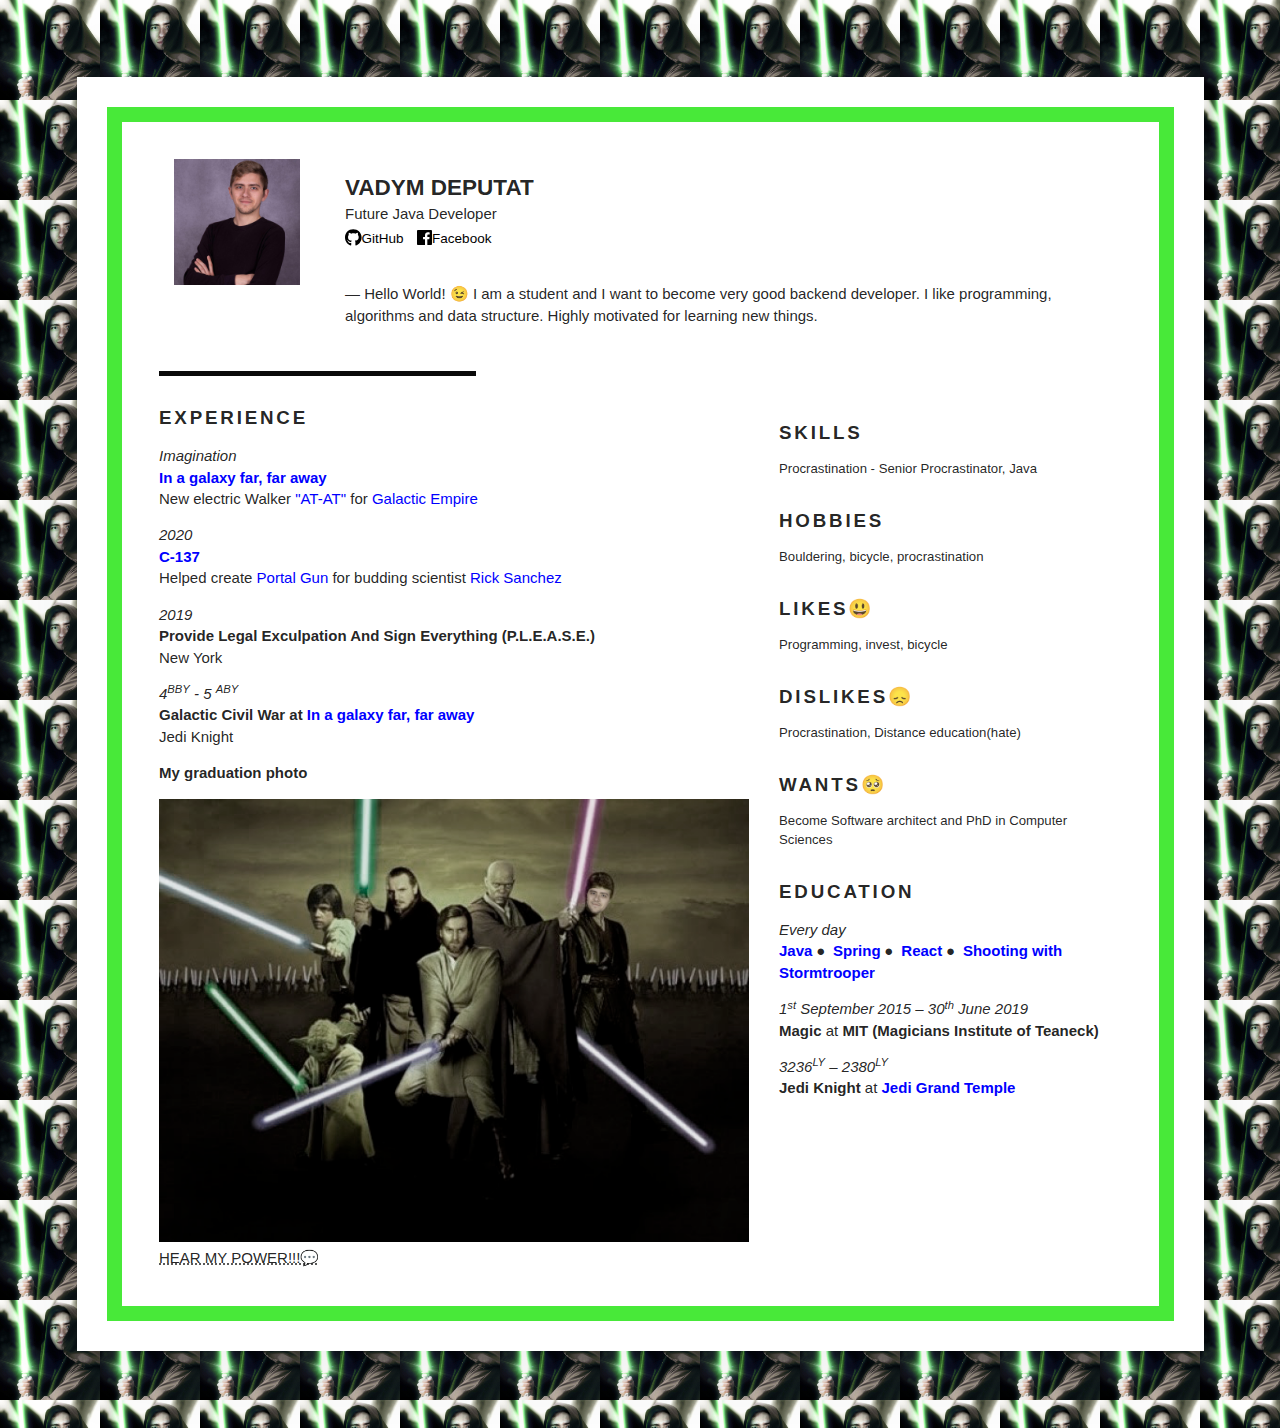
==== index.html @ 3b820ce5 "Merge pull request #25 from Cooplix/feature/script" ====
<!DOCTYPE html>
<html>
  <head>
    <meta charset="UTF-8" />
    <title>Résumé</title>
    <link rel="stylesheet" href="base.css">
  </head>
  <body >
    <main style="background-image: url('./assets/images/VJedi.jpg'); background-repeat: repeat;">
      <article>
        <div class="page" style="border-color: rgb(72, 233, 57);">
          <div class="stackable grid">
            <div class="row" >
              <div class="three wide center aligned column">
                <div class="avatar-wrapper">
                  <object class="avatar" data="./assets/images/CV.jpg" role="img" aria-label="My profile picture"></object>
                </div>
              </div>
              <div class="thirteen wide column">
                <div class="stackable grid">
                  <div class="sixteen wide column">
                    <h1 class="name">Vadym Deputat</h1>
                    <div class="job">Future Java Developer</div>
                    <ul class="contacts">
                      <li>
                        <a href="https://github.com/Cooplix"><svg class="icon" xmlns="http://www.w3.org/2000/svg" viewBox="0 0 496 512">
                        <path d="M165.9 397.4c0 2-2.3 3.6-5.2 3.6-3.3.3-5.6-1.3-5.6-3.6 0-2 2.3-3.6 5.2-3.6 3-.3 5.6 1.3 5.6 3.6zm-31.1-4.5c-.7 2 1.3 4.3 4.3 4.9 2.6 1 5.6 0 6.2-2s-1.3-4.3-4.3-5.2c-2.6-.7-5.5.3-6.2 2.3zm44.2-1.7c-2.9.7-4.9 2.6-4.6 4.9.3 2 2.9 3.3 5.9 2.6 2.9-.7 4.9-2.6 4.6-4.6-.3-1.9-3-3.2-5.9-2.9zM244.8 8C106.1 8 0 113.3 0 252c0 110.9 69.8 205.8 169.5 239.2 12.8 2.3 17.3-5.6 17.3-12.1 0-6.2-.3-40.4-.3-61.4 0 0-70 15-84.7-29.8 0 0-11.4-29.1-27.8-36.6 0 0-22.9-15.7 1.6-15.4 0 0 24.9 2 38.6 25.8 21.9 38.6 58.6 27.5 72.9 20.9 2.3-16 8.8-27.1 16-33.7-55.9-6.2-112.3-14.3-112.3-110.5 0-27.5 7.6-41.3 23.6-58.9-2.6-6.5-11.1-33.3 2.6-67.9 20.9-6.5 69 27 69 27 20-5.6 41.5-8.5 62.8-8.5s42.8 2.9 62.8 8.5c0 0 48.1-33.6 69-27 13.7 34.7 5.2 61.4 2.6 67.9 16 17.7 25.8 31.5 25.8 58.9 0 96.5-58.9 104.2-114.8 110.5 9.2 7.9 17 22.9 17 46.4 0 33.7-.3 75.4-.3 83.6 0 6.5 4.6 14.4 17.3 12.1C428.2 457.8 496 362.9 496 252 496 113.3 383.5 8 244.8 8zM97.2 352.9c-1.3 1-1 3.3.7 5.2 1.6 1.6 3.9 2.3 5.2 1 1.3-1 1-3.3-.7-5.2-1.6-1.6-3.9-2.3-5.2-1zm-10.8-8.1c-.7 1.3.3 2.9 2.3 3.9 1.6 1 3.6.7 4.3-.7.7-1.3-.3-2.9-2.3-3.9-2-.6-3.6-.3-4.3.7zm32.4 35.6c-1.6 1.3-1 4.3 1.3 6.2 2.3 2.3 5.2 2.6 6.5 1 1.3-1.3.7-4.3-1.3-6.2-2.2-2.3-5.2-2.6-6.5-1zm-11.4-14.7c-1.6 1-1.6 3.6 0 5.9 1.6 2.3 4.3 3.3 5.6 2.3 1.6-1.3 1.6-3.9 0-6.2-1.4-2.3-4-3.3-5.6-2z"></path>
                        </svg>GitHub</a>
                      </li>

                      <li>
                        <a href="https://www.facebook.com/vadim.deputat"><svg class="icon" xmlns="http://www.w3.org/2000/svg" viewBox="0 0 448 512">
                          <path d="M448 56.7v398.5c0 13.7-11.1 24.7-24.7 24.7H309.1V306.5h58.2l8.7-67.6h-67v-43.2c0-19.6 5.4-32.9 33.5-32.9h35.8v-60.5c-6.2-.8-27.4-2.7-52.2-2.7-51.6 0-87 31.5-87 89.4v49.9h-58.4v67.6h58.4V480H24.7C11.1 480 0 468.9 0 455.3V56.7C0 43.1 11.1 32 24.7 32h398.5c13.7 0 24.8 11.1 24.8 24.7z"></path>
                        </svg>Facebook</a>
                      </li>
                  </ul>
                  </div>
                  <div class="sixteen wide mobile only column">
                    <div class="divider"></div>
                  </div>
                  <div class="sixteen wide column">
                    <p>&mdash; Hello World! &#x1F609; I am a student and I want to become very good backend developer. I like programming, algorithms and data structure. Highly motivated for learning new things.</p>
                  </div>
                </div>
              </div>
            </div>
            <div class="row">
              <div class="sixteen wide column">
                <div class="fat divider"></div>
              </div>
            </div>
            <div class="row">
              <div class="ten wide column">
                <h3>EXPERIENCE</h3>
                <ul class="timeline">
                  <li>
                    <p><em>Imagination</em></p>
                        <p><strong><a href="https://en.wikipedia.org/wiki/Star_Wars">In a galaxy far, far away</a></strong></p>
                        <p>New electric Walker <a href="https://starwars.fandom.com/wiki/All_Terrain_Armored_Transport">"AT-AT"</a> for <a href="https://starwars.fandom.com/wiki/Galactic_Empire">Galactic Empire</a></p>
                  </li>

                  <li>
                    <p><em>2020</em></p>
                        <p><strong><a href="https://rickandmorty.fandom.com/wiki/Dimension_C-137">С-137</a></strong></p>
                        <p>Helped create <a href="https://rickandmorty.fandom.com/wiki/Portal_Gun">Portal Gun</a> for budding scientist <a href="https://rickandmorty.fandom.com/wiki/Rick_Sanchez">Rick Sanchez</a></p>
                  </li>

                  <li>
                    <p><em>2019</em></p>
                        <p><strong>Provide Legal Exculpation And Sign Everything (P.L.E.A.S.E.)</strong></p>
                        <p>New York</p>
                  </li>

                  <li>
                    <p><em>4<sup>BBY</sup> - 5 <sup>ABY</sup></em></p>
                    <p><strong>Galactic Civil War at <a href="https://en.wikipedia.org/wiki/Star_Wars">In a galaxy far, far away</a> </strong></p>
                    <p>Jedi Knight</p>
                  </li>

                  <div>
                    <p> </p>
                    <p><strong>My graduation photo</strong></p>
                    <audio id="audio" src="./assets/audios/Lightsaber.mp3"></audio>
                    <abbr title="You underestimate my power! Senior-Pomidor">
                    <img id="play" src="./assets/images/oru.png" style="width: 100%;" class="shake-slow shake-constant">
                    </abbr>
                    <abbr title="Click on picture"><p>HEAR MY POWER!!!💬</p></abbr>
                  </div>
                  
                </ul>
              </div>
              <div class="six wide column">
                <section>
                  <h3>Skills</h3>
                  <p class="tags small">Procrastination - Senior Procrastinator,
                  <span class="nowrap">Java</span></p>
                </section>

                <section>
                  <h3>Hobbies</h3>
                  <p class="tags small">Bouldering, bicycle, procrastination</p>
                  </section>

                <section>
                  <h3>Likes&#x1f603;</h3>
                  <p class="tags small">Programming, invest, bicycle</p>
                </section>

                <section>
                  <h3>Dislikes&#x1f61e;</h3>
                  <p class="tags small"><span class="nowrap">Procrastination, Distance education(hate)</span></p> 
                </section>

                <section>
                  <h3>Wants&#x1f97a;</h3>
                  <p class="tags small bulleted"><span class="tag">Become Software architect and PhD in Computer Sciences</span></p>
                </section>


                <section>
                  <h3>Education</h3>
                  <ul class="timeline">
                    <li>
                      <div><em>Every day</em></div>
                      <p class="tags bulleted">
                        <span class="tag"><a href="https://docs.oracle.com/en/java/javase/11" rel="external"><strong>Java</strong></a></span>
                        <span class="tag"><a href="https://spring.io/" rel="external"><strong>Spring</strong></a></span>
                        <span class="tag"><a href="https://reactjs.org/" rel="external"><strong>React</strong></a></span>
                        <span class="tag"><a href="https://starwars.fandom.com/wiki/Stormtrooper"><strong>Shooting with Stormtrooper</strong></a></span>
                      </p>
                    </li>
                    <li>
                      <div><em>1<sup>st</sup> September 2015 &ndash; 30<sup>th</sup> June 2019</em></div>
                      <div> <strong>Magic</strong> at <strong>MIT (Magicians Institute of Teaneck)</strong></div>
                    </li>

                    <li>
                      <div><em> 3236<sup>LY</sup> &ndash; 2380<sup>LY</sup> </em></div>
                      <div> <strong>Jedi Knight</strong> at <strong><a href="https://starwars.fandom.com/wiki/Imperial_Palace">Jedi Grand Temple</a></strong></div>
                      
                    </li>
                  </ul>
                  </section>
              </div>
            </div>
          </div>
        </div>
      </article>
    </div>
    </main>
    
  </body>
  <script src="./assets/scripts/sound.js"></script>
</html>
---- base.css ----
::-moz-selection {
    background: yellow;
  }
  ::selection {
    background: yellow;
  }
  *,
  *::before,
  *::after {
    box-sizing: inherit;
  }
  html {
    
    font-size: 15px;
    -webkit-text-size-adjust: 100%;
    text-size-adjust: 100%;
    box-sizing: border-box;
  }
  html,
  body {
      
    margin: 0;
    line-height: 1.4285em;
    
    color: rgba(0, 0, 0, 0.87);
  }
  body {
    
    font-family:
     apple-system,
     BlinkMacSystemFont,
     "Segoe UI",
     Roboto,
     Oxygen-Sans,
     Ubuntu,
     Cantarell,
     "Helvetica Neue",
     sans-serif;
  }
  h1,
  h2,
  h3,
  h4,
  h5 {
    line-height: 1.28571429em;
    margin: 0 0 1rem 0;
    font-weight: bold;
    padding: 0;
  }
  h1:last-child,
  h2:last-child,
  h3:last-child,
  h4:last-child,
  h5:last-child {
    margin-bottom: 0;
  }
  h1,
  h2,
  h3 {
    text-transform: uppercase;
  }
  h1 {
    font-weight: 900;
    font-size: 1.5rem;
    margin-bottom: 0;
  }
  h2 {
    font-weight: 900;
    font-size: 3rem;
    letter-spacing: 0.25em;
  }
  h2 + p {
    font-weight: 300;
    font-size: 1.5rem;
    margin-bottom: 0.25em;
  }
  h3 {
    font-weight: 700;
    font-size: 1.25rem;
    letter-spacing: 0.15em;
  }
  h4 {
    font-size: 1.125rem;
  }
  h5 {
    font-size: 1rem;
  }
  h6 {
    font-size: 0.75rem;
    letter-spacing: 0.15em;
    text-transform: uppercase;
    margin: 0 0 1em 0;
  }
  section {
    padding: 1em 0;
  }
  p {
    margin: 0 0 1em;
    line-height: 1.4285em;
  }
  p:first-child {
    margin-top: 0;
  }
  p:last-child {
    margin-bottom: 0;
  }
  strong {
    font-weight: 600;
  }
  small {
    font-size: 80%;
  }
  ul,
  ol {
    list-style: none outside none;
    padding-left: 1.5em;
    margin: 0;
  }
  ol {
    counter-reset: ol-counter;
  }
  li {
    list-style: none outside none;
  }
  ul > li::before {
    content: "●";
    font-family: "Arial", sans-serif;
    float: left;
    width: 1.5em;
    margin-left: -1.5em;
    text-align: center;
  }
  ol > li::before {
    content: counter(ol-counter);
    counter-increment: ol-counter;
    float: left;
    width: 1rem;
    border-radius: 0.25em;
    background: transparent;
    color: inherit;
    font-weight: bold;
    font-size: 0.7em;
    font-family: inherit;
    display: flex;
    align-items: center;
    justify-content: center;
    margin-left: calc(-1.5rem + 0.5rem / 2);
    height: 1rem;
    margin-top: calc((1.4285rem - 1rem) / 2);
  }
  ol.inverted > li::before {
    background: black;
    color: white;
    font-weight: normal;
  }
  a {
    color: blue;
    background-color: transparent;
    text-decoration: none;
  }
  a[rel="external"]:not(.label):hover,
  a.language:hover span {
    text-decoration: underline;
  }
  code {
    border: 1px solid #bdbdbd;
    padding: 0 0.25em;
    border-radius: 3px;
    background: #eee;
    font-size: 95%;
  }
  
  /* Prevent `sub` and `sup` elements from affecting the line height in all browsers */
  sub,
  sup {
    font-size: 75%;
    line-height: 0;
    position: relative;
    vertical-align: baseline;
  }
  sub {
    bottom: -0.25em;
  }
  sup {
    top: -0.5em;
  }
  
  /* Remove the border on images inside links in IE 10 */
  img {
    border-style: none;
  }
  
  /* Change the font styles in all browsers, remove the margin in Firefox and Safari */
  button,
  input {
    font-family: inherit;
    font-size: 100%;
    line-height: 1.15;
    margin: 0;
  
    /* Show the overflow in IE and Edge */
    overflow: visible;
  }
  
  /* Remove the inheritance of text transform in Edge, Firefox, and IE */
  button {
    text-transform: none;
  }
  
  /* Correct the inability to style clickable types in iOS and Safari	*/
  button,
  [type="button"] {
    -webkit-appearance: button;
    appearance: button;
  }
  
  /* Remove the inner border and padding in Firefox	*/
  button::-moz-focus-inner,
  [type="button"]::-moz-focus-inner {
    border-style: none;
    padding: 0;
  }
  
  /* Restore the focus styles unset by the previous rule */
  button:-moz-focusring,
  [type="button"]:-moz-focusring {
    outline: 1px dotted ButtonText;
  }
  
  /* Add the correct box sizing in IE 10, remove the padding in IE 10 */
  [type="checkbox"] {
    box-sizing: border-box;
    padding: 0;
  }
  
  /* Utiltities */
  .nowrap {
    white-space: nowrap;
  }
  
  /* Article */
  article {
    max-width: 100%;
    margin-left: auto;
    margin-right: auto;
  }
  @media only screen and (min-width: 768px) and (max-width: 991px) {
    article {
      width: 723px;
      margin-top: calc((100% - 723px) / 2);
      margin-bottom: calc((100% - 723px) / 2);
    }
  }
  @media only screen and (min-width: 992px) and (max-width: 1199px) {
    article {
      width: 933px;
      margin-top: calc((100% - 933px) / 2);
      margin-bottom: calc((100% - 933px) / 2);
    }
  }
  @media only screen and (min-width: 1200px) {
    article {
      width: 1127px;
      margin-top: calc((100% - 1127px) / 2);
      margin-bottom: calc((100% - 1127px) / 2);
    }
  }
  
  /* Page */
  .page {
    position: relative;
    padding: 3em;
    background: white;
    box-shadow: 0 10px 100px 0 rgba(34, 36, 38, 0.1);
    transition: box-shadow 0.2s linear;
  }
  .page[style^="border-color"] {
    padding: 4.5em;
  }
  .page[style^="border-color"]::before {
    content: " ";
    display: block;
    position: absolute;
    left: 2em;
    top: 2em;
    right: 2em;
    bottom: 2em;
    border-color: inherit;
    border-width: 1em;
    border-style: solid;
    pointer-events: none;
    transition: border-color 0.2s ease-in-out;
  }
  @media only screen {
    .page:hover {
      box-shadow: 0 10px 100px 0 rgba(34, 36, 38, 0.3);
    }
  }
  @media only screen and (max-width: 767px) {
    .page,
    .page[style^="border-color"] {
      padding: 0;
    }
    .page[style^="border-color"]::before {
      display: none;
    }
  }
  
  /**
   * # Semantic UI - 2.4.2
   * https://github.com/Semantic-Org/Semantic-UI
   * https://www.semantic-ui.com/
   * Copyright 2014 Contributors
   * Released under the MIT license
   * https://opensource.org/licenses/MIT
   */
  .grid {
    flex-direction: row;
    flex-wrap: wrap;
    align-items: stretch;
    padding: 0;
    /**
     * Temporary hack to be sure avatar
     * is rendered on print preview
     */
    display: block !important;
  }
  .grid .grid {
    margin-left: -1em;
    margin-right: -1em;
  }
  
  /* Rows */
  .grid > .row {
    position: relative;
    display: flex;
    flex-direction: row;
    flex-wrap: wrap;
    justify-content: inherit;
    align-items: stretch;
    width: 100% !important;
    padding: 0;
    padding-top: 1rem;
    padding-bottom: 1rem;
  }
  
  /* Columns */
  /* Standard 16 column */
  .grid > .column:not(.row),
  .grid > .row > .column {
    position: relative;
    display: inline-block;
    width: 6.25%;
    padding-left: 1rem;
    padding-right: 1rem;
    vertical-align: top;
  }
  .grid > * {
    padding-left: 1rem;
    padding-right: 1rem;
  }
  
  /* Columns */
  /* Vertical padding when no rows */
  .grid > .column:not(.row) {
    padding-top: 1rem;
    padding-bottom: 1rem;
  }
  .grid > .row > .column {
    margin-top: 0;
    margin-bottom: 0;
  }
  
  /* Assume full width with one column */
  .grid > .column:only-child,
  .grid > .row > .column:only-child {
    width: 100%;
  }
  
  /* Column Width */
  .grid > .row > [class*="one wide"].column,
  .grid > .column.row > [class*="one wide"].column,
  .grid > [class*="one wide"].column,
  .column.grid > [class*="one wide"].column {
    width: 6.25% !important;
  }
  .grid > .row > [class*="two wide"].column,
  .grid > .column.row > [class*="two wide"].column,
  .grid > [class*="two wide"].column,
  .column.grid > [class*="two wide"].column {
    width: 12.5% !important;
  }
  .grid > .row > [class*="three wide"].column,
  .grid > .column.row > [class*="three wide"].column,
  .grid > [class*="three wide"].column,
  .column.grid > [class*="three wide"].column {
    width: 18.75% !important;
  }
  .grid > .row > [class*="four wide"].column,
  .grid > .column.row > [class*="four wide"].column,
  .grid > [class*="four wide"].column,
  .column.grid > [class*="four wide"].column {
    width: 25% !important;
  }
  .grid > .row > [class*="five wide"].column,
  .grid > .column.row > [class*="five wide"].column,
  .grid > [class*="five wide"].column,
  .column.grid > [class*="five wide"].column {
    width: 31.25% !important;
  }
  .grid > .row > [class*="six wide"].column,
  .grid > .column.row > [class*="six wide"].column,
  .grid > [class*="six wide"].column,
  .column.grid > [class*="six wide"].column {
    width: 37.5% !important;
  }
  .grid > .row > [class*="seven wide"].column,
  .grid > .column.row > [class*="seven wide"].column,
  .grid > [class*="seven wide"].column,
  .column.grid > [class*="seven wide"].column {
    width: 43.75% !important;
  }
  .grid > .row > [class*="eight wide"].column,
  .grid > .column.row > [class*="eight wide"].column,
  .grid > [class*="eight wide"].column,
  .column.grid > [class*="eight wide"].column {
    width: 50% !important;
  }
  .grid > .row > [class*="nine wide"].column,
  .grid > .column.row > [class*="nine wide"].column,
  .grid > [class*="nine wide"].column,
  .column.grid > [class*="nine wide"].column {
    width: 56.25% !important;
  }
  .grid > .row > [class*="ten wide"].column,
  .grid > .column.row > [class*="ten wide"].column,
  .grid > [class*="ten wide"].column,
  .column.grid > [class*="ten wide"].column {
    width: 62.5% !important;
  }
  .grid > .row > [class*="eleven wide"].column,
  .grid > .column.row > [class*="eleven wide"].column,
  .grid > [class*="eleven wide"].column,
  .column.grid > [class*="eleven wide"].column {
    width: 68.75% !important;
  }
  .grid > .row > [class*="twelve wide"].column,
  .grid > .column.row > [class*="twelve wide"].column,
  .grid > [class*="twelve wide"].column,
  .column.grid > [class*="twelve wide"].column {
    width: 75% !important;
  }
  .grid > .row > [class*="thirteen wide"].column,
  .grid > .column.row > [class*="thirteen wide"].column,
  .grid > [class*="thirteen wide"].column,
  .column.grid > [class*="thirteen wide"].column {
    width: 81.25% !important;
  }
  .grid > .row > [class*="fourteen wide"].column,
  .grid > .column.row > [class*="fourteen wide"].column,
  .grid > [class*="fourteen wide"].column,
  .column.grid > [class*="fourteen wide"].column {
    width: 87.5% !important;
  }
  .grid > .row > [class*="fifteen wide"].column,
  .grid > .column.row > [class*="fifteen wide"].column,
  .grid > [class*="fifteen wide"].column,
  .column.grid > [class*="fifteen wide"].column {
    width: 93.75% !important;
  }
  .grid > .row > [class*="sixteen wide"].column,
  .grid > .column.row > [class*="sixteen wide"].column,
  .grid > [class*="sixteen wide"].column,
  .column.grid > [class*="sixteen wide"].column {
    width: 100% !important;
  }
  
  /* Center Aligned */
  [class*="center aligned"].grid > .column,
  [class*="center aligned"].grid > .row > .column,
  .grid > [class*="center aligned"].row > .column,
  .grid > [class*="center aligned"].column.column,
  .grid > .row > [class*="center aligned"].column.column {
    text-align: center;
  }
  
  /* Stackable */
  @media only screen and (max-width: 767px) {
    .stackable.grid > .row > .wide.column,
    .stackable.grid > .wide.column,
    .stackable.grid > .column.grid > .column,
    .stackable.grid > .column.row > .column,
    .stackable.grid > .row > .column,
    .stackable.grid > .column:not(.row),
    .grid > .stackable.row > .column {
      width: 100% !important;
      padding: 1em !important;
    }
  }
  
  /* Mobile only column */
  [class*="mobile only"].grid,
  .grid > [class*="mobile only"].row,
  .grid > [class*="mobile only"].column,
  .grid > .row > [class*="mobile only"].column {
    display: none;
  }
  @media only screen and (max-width: 767px) {
    [class*="mobile only"].grid,
    .grid > [class*="mobile only"].row,
    .grid > [class*="mobile only"].column,
    .grid > .row > [class*="mobile only"].column {
      display: block;
    }
  }
  
  /* Avatar */
  .avatar-wrapper {
    padding: 0 1em;
    display: flex;
    align-items: center;
    justify-content: center;
  }
  .avatar {
    position: relative;
    display: block;
    flex: 1 0 auto;
    max-width: 15rem;
    width: 100%;
  }
  @media only screen and (max-width: 1199px) {
    .avatar-wrapper {
      padding: 0;
    }
  }
  
  /* Divider */
  .divider {
    border-top: 1px solid rgba(222, 222, 222, 1);
  }
  .divider.fat {
    border-top: 0.3571428571428571em solid rgba(10, 10, 10, 1);
    width: 33%;
  }
  
  /* Language */
  .language {
    font-weight: 600;
    white-space: nowrap;
  }
  
  /* Labels */
  .labels > .label {
    background-color: #e8e8e8;
    border-radius: 0.28571429rem;
    color: rgba(0, 0, 0, 0.6);
    cursor: pointer;
    display: block;
    float: left;
    font-size: 0.78571429rem;
    font-weight: 600;
    line-height: 1;
    margin-bottom: 0.5em;
    padding: 0.5833em 0.833em;
    transition: background 0.1s ease;
    -webkit-transition: background 0.1s ease;
  }
  .labels > .label:hover {
    background-color: #e0e0e0;
    color: rgba(0, 0, 0, 0.8);
  }
  .labels > .label:not(:last-child) {
    margin-right: 0.5em;
  }
  
  /* Job */
  .job {
    margin-bottom: 0.25rem;
  }
  
  /* Contacts */
  .contacts {
    list-style: none outside none;
    display: flex;
    flex-wrap: wrap;
    padding: 0;
    margin-top: 0;
    margin-bottom: 0;
    white-space: nowrap;
    font-size: 0.9em;
    font-weight: 400;
  }
  .contacts li {
    margin-bottom: 0.25rem;
    margin-right: 1em;
  }
  .contacts li::before {
    display: none;
  }
  .contacts li a {
    color: black;
    transition: color 0.2s ease-in-out;
  }
  .contacts li a.facebook:hover {
    color: #3b5998;
  }
  .contacts li a.github:hover {
    color: dimgrey;
  }
  .contacts li a.mail:hover {
    color: dimgrey;
  }
  .contacts li a.skype:hover {
    color: #00aff0;
  }
  .contacts li a.linkedin:hover {
    color: #0077b5;
  }
  .contacts li a.telegram:hover {
    color: #08c;
  }
  .contacts li a.phone:hover {
    color: dimgrey;
  }
  .contacts li a.website {
    display: none;
  }
  .contacts li a .icon {
    fill: currentColor;
    height: 1.1428rem;
    vertical-align: text-bottom;
  }
  
  @media only screen and (max-width: 767px) {
    .name,
    .job,
    .contacts {
      text-align: center;
    }
    .contacts li {
      margin-right: 0;
    }
  }
  @media only screen and (max-width: 1199px) {
    .contacts {
      margin-top: 1em;
      flex-direction: column;
    }
  }
  
  /* Native <details> element styling */
  details {
    display: block;
  }
  details > summary::-webkit-details-marker {
    margin-left: 0.25em;
    margin-right: 0.25em;
  }
  details > summary {
    display: list-item;
    cursor: pointer;
  }
  details > div {
    margin-top: 0.5em;
  }
  details > div::after {
    content: " ";
    clear: both;
    display: block;
  }
  
  /* Alternative to <details> compatible with Safari */
  .details > input {
    -webkit-appearance: none;
    -moz-appearance: none;
    appearance: none;
    border: none;
    border-radius: 0;
    background: none;
    transition: 0.2s;
    cursor: pointer;
    width: 1.5em;
    display: inline-flex;
    align-items: center;
    justify-content: center;
    flex: 0 0 auto;
    height: 1.5em;
    vertical-align: top;
    outline: none;
  }
  .details > input::after {
    content: " ";
    border-top: 0.35em solid transparent;
    border-bottom: 0.35em solid transparent;
    border-left: 0.5em solid black;
    position: relative;
    width: 0.5em;
    height: 0.7em;
    cursor: pointer;
  }
  .details > input:checked {
    transform: rotate(90deg);
  }
  .details > label.summary {
    cursor: pointer;
  }
  .details > input:checked ~ div {
    display: block;
  }
  .details > div {
    display: none;
  }
  .details > div.labels {
    margin-top: 0.5em;
  }
  .details > div::after {
    content: " ";
    clear: both;
    display: block;
  }
  
  /* Details as a standalone block */
  div.details > input:first-child {
    float: left;
  }
  div.details > input:first-child + label {
    width: calc(100% - 1.5em);
    padding: 0;
    display: inline-block;
  }
  div.details > input:first-child + label + .details-body {
    padding-left: 1.5em;
  }
  
  /* Details as a list item */
  li.details {
    list-style-type: none;
  }
  li.details::before {
    display: none;
  }
  li.details > input {
    float: left;
    margin-left: -1.5em;
  }
  
  /* Highlighted list item */
  li.highlighted {
    padding: 0.5em;
    background: rgba(0, 0, 0, 0.04);
    border-radius: 4px;
  }
  
  /* Bordered list item */
  li.bordered {
    border: 1px solid rgba(0, 0, 0, 0.125);
    border-radius: 4px;
    padding: 0.5em;
    transition: all 0.2s linear;
  }
  li.bordered:hover {
    background: #fafafa;
  }
  li.bordered > ul > li.details > div,
  li.bordered > ul > details > div {
    padding: 0.5em 0.5em 0 2em;
    border-top: 1px solid rgb(224, 224, 224);
    margin-top: 0.5em;
    margin-left: -2em;
    margin-right: -0.5em;
  }
  
  /* Timeline */
  .timeline {
    list-style: none outside none;
    padding: 0;
    margin: 0;
  }
  .timeline:not(:last-child) {
    margin-bottom: 1em;
  }
  .timeline > li::before {
    display: none;
  }
  .timeline > li:not(:last-child) {
    margin-bottom: 1em;
  }
  .timeline > li p {
    margin: 0;
  }
  
  /* Tags */
  .tags.small {
    font-size: 0.88em;
  }
  .tags.bulleted .tag:not(:last-child)::after {
    content: "●";
    display: inline-block;
    font-family: "Arial", sans-serif;
    font-size: 1rem;
    margin: 0 0.25em 0 0.25em;
  }
  
  /* Print */
  @media print {
    .page,
    .page[style] {
      padding: 0;
      box-shadow: none;
      border-color: transparent !important;
    }
    .grid {
      display: block;
    }
    .avatar-wrapper {
      padding: 0;
    }
    .contacts {
      margin-top: 1em;
    }
    .contacts li a.website {
      display: block;
    }
    .credits {
      display: none;
    }
  }
  
  /* Color */
  .color {
    cursor: pointer;
    white-space: nowrap;
    background: inherit;
    color: inherit;
    font: inherit;
    border: none;
    margin: 0;
    padding: 0;
  }
  .color::before {
    content: " ";
    display: inline-block;
    border-radius: 100%;
    margin: 0.27em;
    height: 0.88em;
    width: 0.88em;
    vertical-align: top;
    position: relative;
  }
  .color.midnightblue::before {
    background-color: midnightblue;
  }
  .color.chartreuse::before {
    background-color: chartreuse;
  }
  
  /* Audio button */
  button.audio {
    cursor: pointer;
    background: inherit;
    font: inherit;
    border: none;
    margin: 0;
    padding: 0;
  }
  button.audio svg {
    height: 16px;
    width: 16px;
    vertical-align: text-top;
  }
  
  /* Resume */
  #resume {
    color: inherit;
    transition: 0.2s;
    opacity: 0.75;
    padding: 0 0.25em 0.25em 0.25em;
    margin-left: -0.25em;
    display: inline-block;
  }
  #resume:hover {
    opacity: 1;
  }
  #resume .dots {
    background: #808080;
    color: white;
    padding: 0 0.2em;
    border-radius: 3px;
    height: 1em;
    line-height: 1em;
    margin-top: 0.2857142857em;
    float: left;
    margin-right: 0.2857142857em;
  }
  #resume .dots .dot {
    float: left;
    height: 0.42857142857em;
    width: 0.42857142857em;
    background: white;
    border-radius: 100%;
    margin-top: 0.2857142857em;
    vertical-align: top;
  }
  #resume .dots .dot:not(:last-child) {
    margin-right: 0.2142857em;
  }
  
  /* Dialog */
  dialog {
    display: none;
    height: 100%;
    width: 100%;
    z-index: 3;
    padding: 0;
    border: none;
    margin: 0;
    position: absolute;
    top: 0;
    left: 0;
    background: white;
  }
  dialog .photos {
    height: 100%;
    width: 100%;
    overflow: auto;
    display: inline-flex;
    -webkit-overflow-scrolling: touch;
  }
  dialog .photos img {
    
    display: block;
    width: auto;
    height: 100%;
    padding: 4px 0 4px 4px;
  }
  dialog .photos img:last-child {
    background-image: url(assets/images/VJedi.jpg);
    padding-right: 4px;
  }
  dialog:target {
    display: block;
  }
  dialog:target ~ * {
    display: none;
  }
  
  /* Close */
  .close {
    text-indent: -9999px;
    position: absolute;
    z-index: 1;
    top: 2em;
    left: 2em;
    display: inline-block;
    width: 4em;
    height: 4em;
    overflow: hidden;
  }
  .close::before,
  .close::after {
    content: " ";
    position: absolute;
    width: 100%;
    top: 50%;
    left: 0;
    margin-top: -1px;
    background: white;
    height: 1px;
  }
  .close::before {
    transform: rotate(45deg);
  }
  .close::after {
    transform: rotate(-45deg);
  }
  
  /* Credits */
  .credits {
    text-align: right;
    padding: 0.5em;
    line-height: 1em;
    opacity: 0.75;
    transition: opacity 0.2s linear;
  }
  .credits:hover {
    opacity: 1;
  }
  @media only screen and (max-width: 767px) {
    .credits {
      display: none;
    }
  }
  
  /* Hide header, reveal footer */
  header {
    
    position: fixed;
    z-index: 1;
    background: white;
    top: 0;
    left: 0;
    height: 2em;
    width: 100%;
  }
  header + main {
    margin-top: 2em;
  }
  main {
    
    overflow: auto;
    z-index: 2;
    background: white;
    position: relative;
  }
  main:nth-last-child(3) {
    margin-bottom: 50vh;
  }
  footer {
    
    height: 50vh;
    position: fixed;
    bottom: 0;
    left: 0;
    width: 100%;
    background: whitesmoke;
    display: flex;
    align-items: center;
    justify-content: center;
    z-index: 1;
  }
  @media only screen and (max-width: 767px) {
    header {
      height: auto;
      position: relative;
    }
    header + main {
      margin-top: 0;
    }
    main:nth-last-child(3) {
      margin-bottom: 0;
    }
    footer {
      height: auto;
      position: relative;
      padding: 1em;
    }
  }
  @media print {
    header,
    footer {
      display: none;
    }
    header + main {
      margin-top: 0;
    }
    main:nth-last-child(3) {
      margin-bottom: 0;
    }
  }
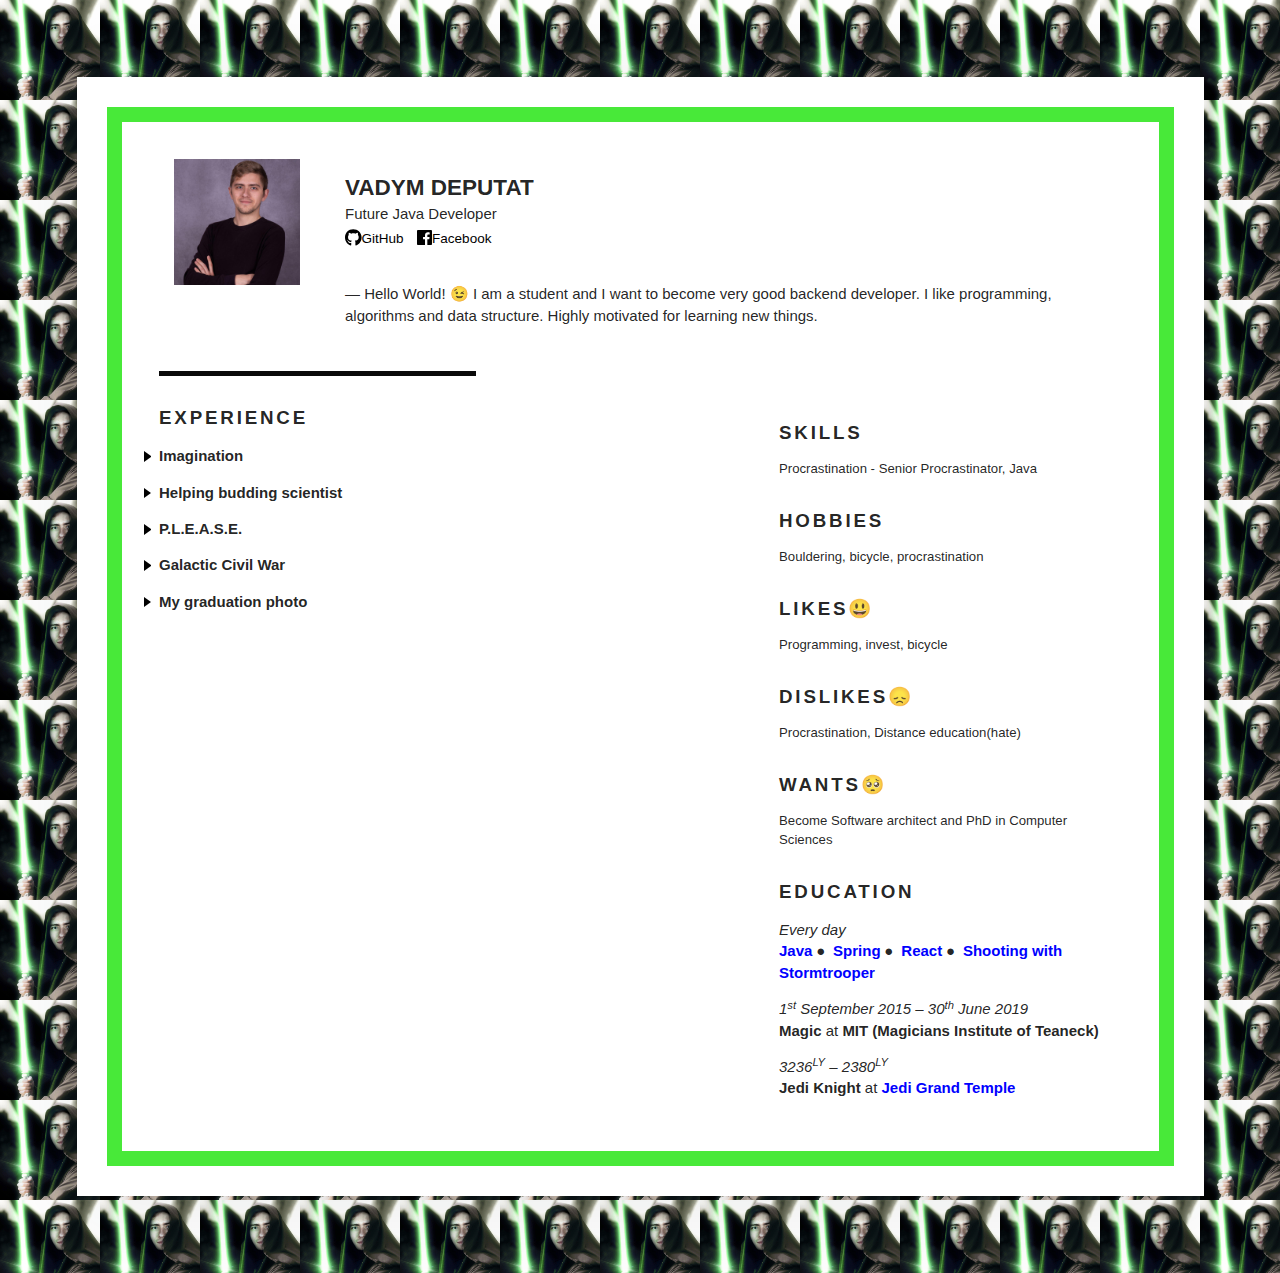
==== commit a1423a89: "Merge pull request #26 from Cooplix/feature/UXUI" ====
--- a/index.html
+++ b/index.html
@@ -4,6 +4,7 @@
     <meta charset="UTF-8" />
     <title>Résumé</title>
     <link rel="stylesheet" href="base.css">
+    
   </head>
   <body >
     <main style="background-image: url('./assets/images/VJedi.jpg'); background-repeat: repeat;">
@@ -53,39 +54,63 @@
               <div class="ten wide column">
                 <h3>EXPERIENCE</h3>
                 <ul class="timeline">
-                  <li>
-                    <p><em>Imagination</em></p>
+
+                  <li class= "details">
+                    <input type="checkbox" id="project-2" ></input>
+                    <label for="project-2" class="summary"><strong>Imagination</strong></label>
+
+                    <div class="labels">
                         <p><strong><a href="https://en.wikipedia.org/wiki/Star_Wars">In a galaxy far, far away</a></strong></p>
                         <p>New electric Walker <a href="https://starwars.fandom.com/wiki/All_Terrain_Armored_Transport">"AT-AT"</a> for <a href="https://starwars.fandom.com/wiki/Galactic_Empire">Galactic Empire</a></p>
+                    </div>
                   </li>
 
-                  <li>
-                    <p><em>2020</em></p>
-                        <p><strong><a href="https://rickandmorty.fandom.com/wiki/Dimension_C-137">С-137</a></strong></p>
-                        <p>Helped create <a href="https://rickandmorty.fandom.com/wiki/Portal_Gun">Portal Gun</a> for budding scientist <a href="https://rickandmorty.fandom.com/wiki/Rick_Sanchez">Rick Sanchez</a></p>
+                  <li class= "details">
+                    <input type="checkbox" id="project-4-devdependencies" ></input>
+                    <label for="project-4-devdependencies" class="summary"><strong>Helping budding scientist</strong></label>
+
+                    <div class="labels">
+                      <p><em>2020</em></p>
+                          <p><strong><a href="https://rickandmorty.fandom.com/wiki/Dimension_C-137">С-137</a></strong></p>
+                          <p>Helped create <a href="https://rickandmorty.fandom.com/wiki/Portal_Gun">Portal Gun</a> for budding scientist <a href="https://rickandmorty.fandom.com/wiki/Rick_Sanchez">Rick Sanchez</a></p>
+                          <img src="./assets/images/Me and rick.png" style="width: 100%;" class= "shake-slow shake-constant">
+                      </div>
+                    </li>
+
+                  <li class= "details">
+                    <input type="checkbox" id="project-1" ></input>
+                    <label for="project-1" class="summary"><strong>P.L.E.A.S.E.</strong></label>
+
+                    <div class="labels">
+                      <p><em>2019</em></p>
+                          <p><strong>Provide Legal Exculpation And Sign Everything (P.L.E.A.S.E.)</strong></p>
+                          <p>New York</p>
+                    </div>
                   </li>
 
-                  <li>
-                    <p><em>2019</em></p>
-                        <p><strong>Provide Legal Exculpation And Sign Everything (P.L.E.A.S.E.)</strong></p>
-                        <p>New York</p>
+                  <li class= "details">
+                    <input type="checkbox" id="service-center-databases-lead" ></input>
+                    <label for="service-center-databases-lead" class="summary"><strong>Galactic Civil War</strong></label>
+
+                    <div class="labels">
+                      <p><em>4<sup>BBY</sup> - 5 <sup>ABY</sup></em></p>
+                      <p><strong>Galactic Civil War at <a href="https://en.wikipedia.org/wiki/Star_Wars">In a galaxy far, far away</a> </strong></p>
+                      <p>Jedi Knight</p>
+                    </div>
                   </li>
 
-                  <li>
-                    <p><em>4<sup>BBY</sup> - 5 <sup>ABY</sup></em></p>
-                    <p><strong>Galactic Civil War at <a href="https://en.wikipedia.org/wiki/Star_Wars">In a galaxy far, far away</a> </strong></p>
-                    <p>Jedi Knight</p>
+                  <li class= "details">
+                    <input type="checkbox" id="project-4-dependencies" ></input>
+                    <label for="project-4-dependencies" class="summary"><strong>My graduation photo</strong></label>
+
+                      <div class="labels">
+                        <audio id="audio" src="./assets/audios/Lightsaber.mp3"></audio>
+                        <abbr title="You underestimate my power! Senior-Pomidor">
+                        <img id="play" src="./assets/images/oru.png" style="width: 100%;" class="shake-slow shake-constant">
+                        </abbr>
+                        <abbr title="Click on picture"><p>HEAR MY POWER!!!💬</p></abbr>
+                    </div>
                   </li>
-
-                  <div>
-                    <p> </p>
-                    <p><strong>My graduation photo</strong></p>
-                    <audio id="audio" src="./assets/audios/Lightsaber.mp3"></audio>
-                    <abbr title="You underestimate my power! Senior-Pomidor">
-                    <img id="play" src="./assets/images/oru.png" style="width: 100%;" class="shake-slow shake-constant">
-                    </abbr>
-                    <abbr title="Click on picture"><p>HEAR MY POWER!!!💬</p></abbr>
-                  </div>
                   
                 </ul>
               </div>
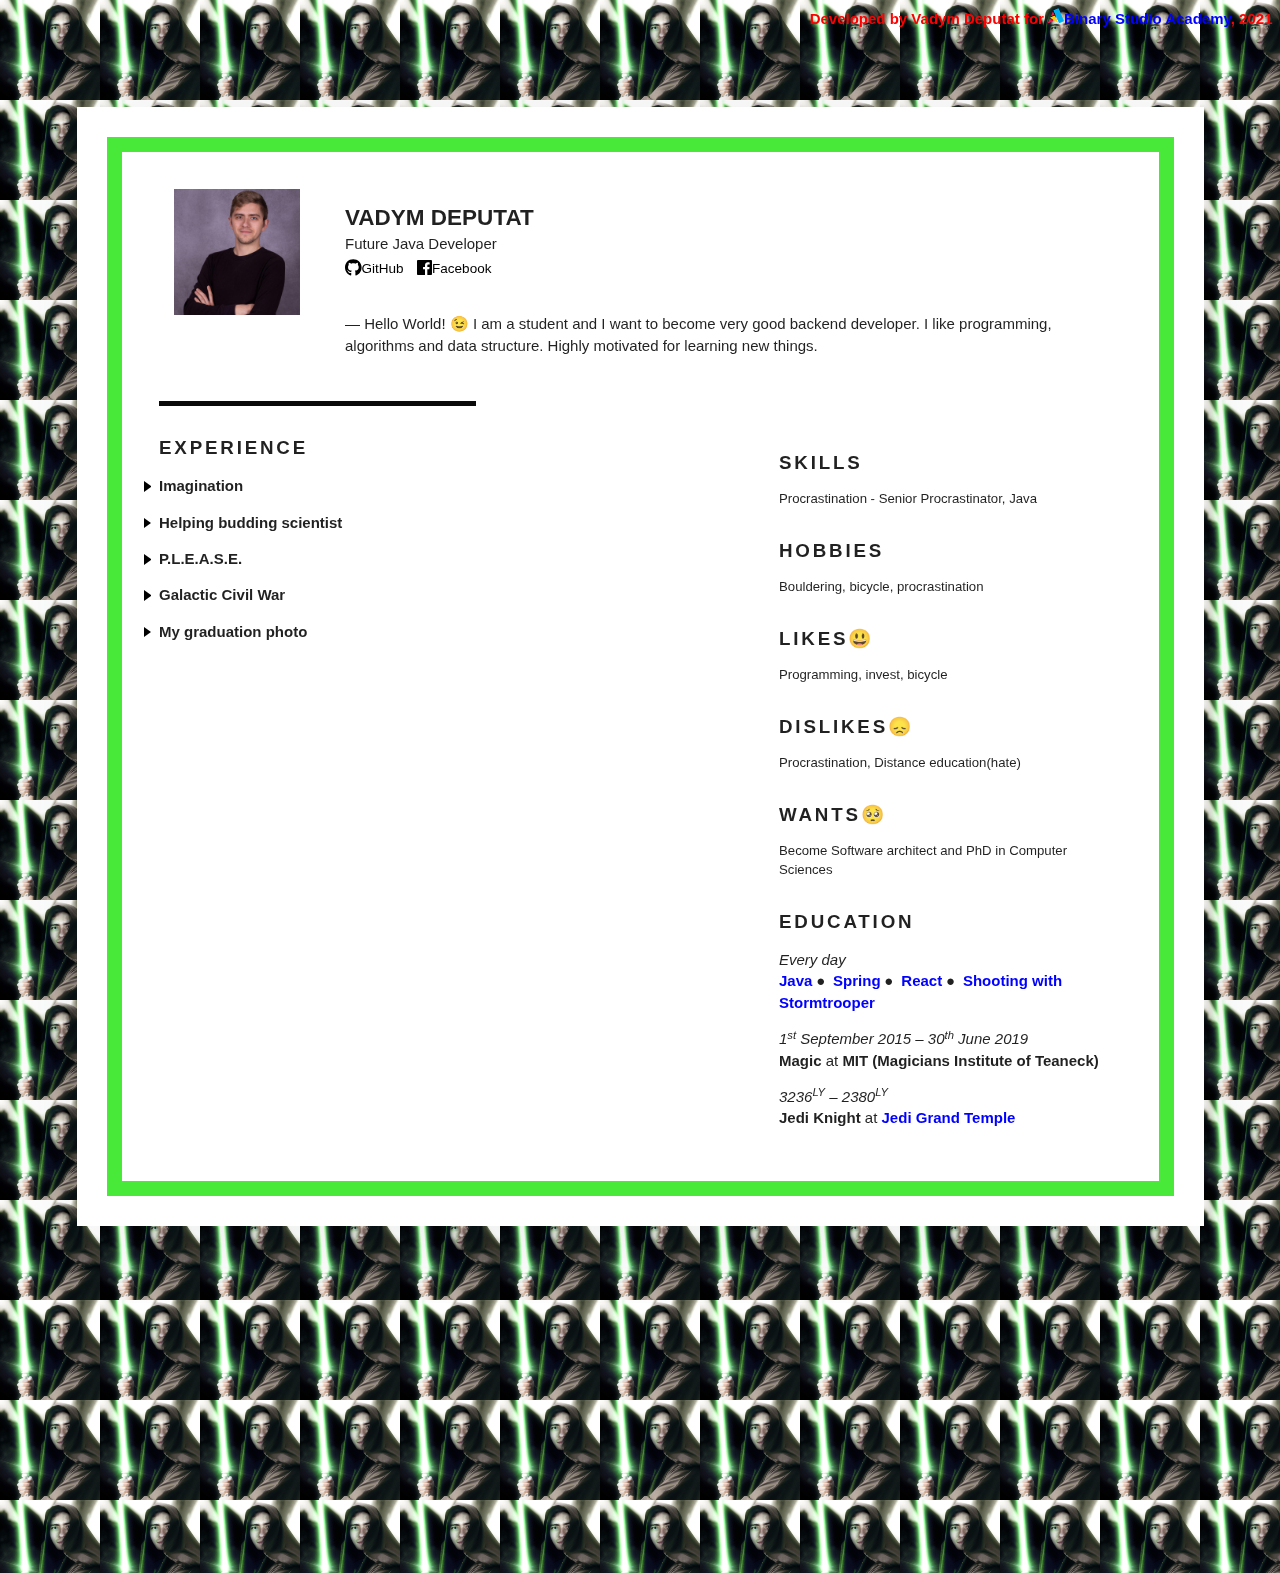
==== commit 5f2130e5: "Add footer and header" ====
--- a/index.html
+++ b/index.html
@@ -2,12 +2,20 @@
 <html>
   <head>
     <meta charset="UTF-8" />
-    <title>Résumé</title>
+    
     <link rel="stylesheet" href="base.css">
     
+    <title>Résumé</title>
+
   </head>
-  <body >
-    <main style="background-image: url('./assets/images/VJedi.jpg'); background-repeat: repeat;">
+  <body>
+    <header>
+      <div class="credits" style="color: rgb(255, 0, 0); font-weight: 900;">
+        Developed by Vadym Deputat for <a href="https://academy.binary-studio.com/ua/"><img src="./assets/images/bsa.png" alt="">Binary Studio Academy</a>, 2021
+      </div>
+    </header>
+    <main>
+    <!-- <main style="background-image: url('./assets/images/VJedi.jpg'); background-repeat: repeat;"> -->
       <article>
         <div class="page" style="border-color: rgb(72, 233, 57);">
           <div class="stackable grid">
@@ -56,7 +64,7 @@
                 <ul class="timeline">
 
                   <li class= "details">
-                    <input type="checkbox" id="project-2" ></input>
+                    <input type="checkbox" id="project-2" >
                     <label for="project-2" class="summary"><strong>Imagination</strong></label>
 
                     <div class="labels">
@@ -66,19 +74,19 @@
                   </li>
 
                   <li class= "details">
-                    <input type="checkbox" id="project-4-devdependencies" ></input>
+                    <input type="checkbox" id="project-4-devdependencies" >
                     <label for="project-4-devdependencies" class="summary"><strong>Helping budding scientist</strong></label>
 
                     <div class="labels">
                       <p><em>2020</em></p>
                           <p><strong><a href="https://rickandmorty.fandom.com/wiki/Dimension_C-137">С-137</a></strong></p>
                           <p>Helped create <a href="https://rickandmorty.fandom.com/wiki/Portal_Gun">Portal Gun</a> for budding scientist <a href="https://rickandmorty.fandom.com/wiki/Rick_Sanchez">Rick Sanchez</a></p>
-                          <img src="./assets/images/Me and rick.png" style="width: 100%;" class= "shake-slow shake-constant">
+                          <img src="./assets/images/Me_and_rick.png" style="width: 100%;" class= "shake-slow shake-constant" alt="Me and Rick">
                       </div>
                     </li>
 
                   <li class= "details">
-                    <input type="checkbox" id="project-1" ></input>
+                    <input type="checkbox" id="project-1" >
                     <label for="project-1" class="summary"><strong>P.L.E.A.S.E.</strong></label>
 
                     <div class="labels">
@@ -89,7 +97,7 @@
                   </li>
 
                   <li class= "details">
-                    <input type="checkbox" id="service-center-databases-lead" ></input>
+                    <input type="checkbox" id="service-center-databases-lead" >
                     <label for="service-center-databases-lead" class="summary"><strong>Galactic Civil War</strong></label>
 
                     <div class="labels">
@@ -100,15 +108,15 @@
                   </li>
 
                   <li class= "details">
-                    <input type="checkbox" id="project-4-dependencies" ></input>
+                    <input type="checkbox" id="project-4-dependencies" >
                     <label for="project-4-dependencies" class="summary"><strong>My graduation photo</strong></label>
 
                       <div class="labels">
                         <audio id="audio" src="./assets/audios/Lightsaber.mp3"></audio>
                         <abbr title="You underestimate my power! Senior-Pomidor">
-                        <img id="play" src="./assets/images/oru.png" style="width: 100%;" class="shake-slow shake-constant">
+                        <img id="play" src="./assets/images/oru.png" style="width: 100%;" class="shake-slow shake-constant" alt="Me and Rick">
                         </abbr>
-                        <abbr title="Click on picture"><p>HEAR MY POWER!!!💬</p></abbr>
+                        <abbr title="Click on picture">HEAR MY POWER!!!💬</abbr>
                     </div>
                   </li>
                   
@@ -171,9 +179,12 @@
           </div>
         </div>
       </article>
-    </div>
     </main>
-    
+    <footer>
+      <div style = "color: rgb(255, 0, 0); font-weight: 900;">
+        Developed on base of Information from BSA
+      </div>
+    </footer>
+    <script src="./assets/scripts/sound.js"></script>
   </body>
-  <script src="./assets/scripts/sound.js"></script>
 </html>
--- a/base.css
+++ b/base.css
@@ -15,6 +15,9 @@
     -webkit-text-size-adjust: 100%;
     text-size-adjust: 100%;
     box-sizing: border-box;
+    background-image: url(./assets/images/VJedi.jpg);
+    background-repeat: repeat;
+    
   }
   html,
   body {
@@ -934,7 +937,6 @@
     padding: 4px 0 4px 4px;
   }
   dialog .photos img:last-child {
-    background-image: url(assets/images/VJedi.jpg);
     padding-right: 4px;
   }
   dialog:target {
@@ -993,58 +995,61 @@
   
   /* Hide header, reveal footer */
   header {
-    
     position: fixed;
     z-index: 1;
-    background: white;
     top: 0;
     left: 0;
     height: 2em;
     width: 100%;
   }
+  main {
+    overflow: auto;
+    z-index: 2;
+    position: relative;
+    margin-bottom: 30vh;
+  }
   header + main {
     margin-top: 2em;
   }
-  main {
-    
-    overflow: auto;
-    z-index: 2;
-    background: white;
-    position: relative;
-  }
-  main:nth-last-child(3) {
+
+  /* main:nth-last-child(3) {
     margin-bottom: 50vh;
-  }
+  } */
   footer {
-    
-    height: 50vh;
+    height: 30vh;
     position: fixed;
     bottom: 0;
     left: 0;
     width: 100%;
-    background: whitesmoke;
     display: flex;
     align-items: center;
     justify-content: center;
+    
     z-index: 1;
   }
   @media only screen and (max-width: 767px) {
     header {
       height: auto;
+      
       position: relative;
     }
+
     header + main {
       margin-top: 0;
     }
+
     main:nth-last-child(3) {
       margin-bottom: 0;
     }
+
     footer {
       height: auto;
+      color: red;
       position: relative;
       padding: 1em;
     }
   }
+
   @media print {
     header,
     footer {
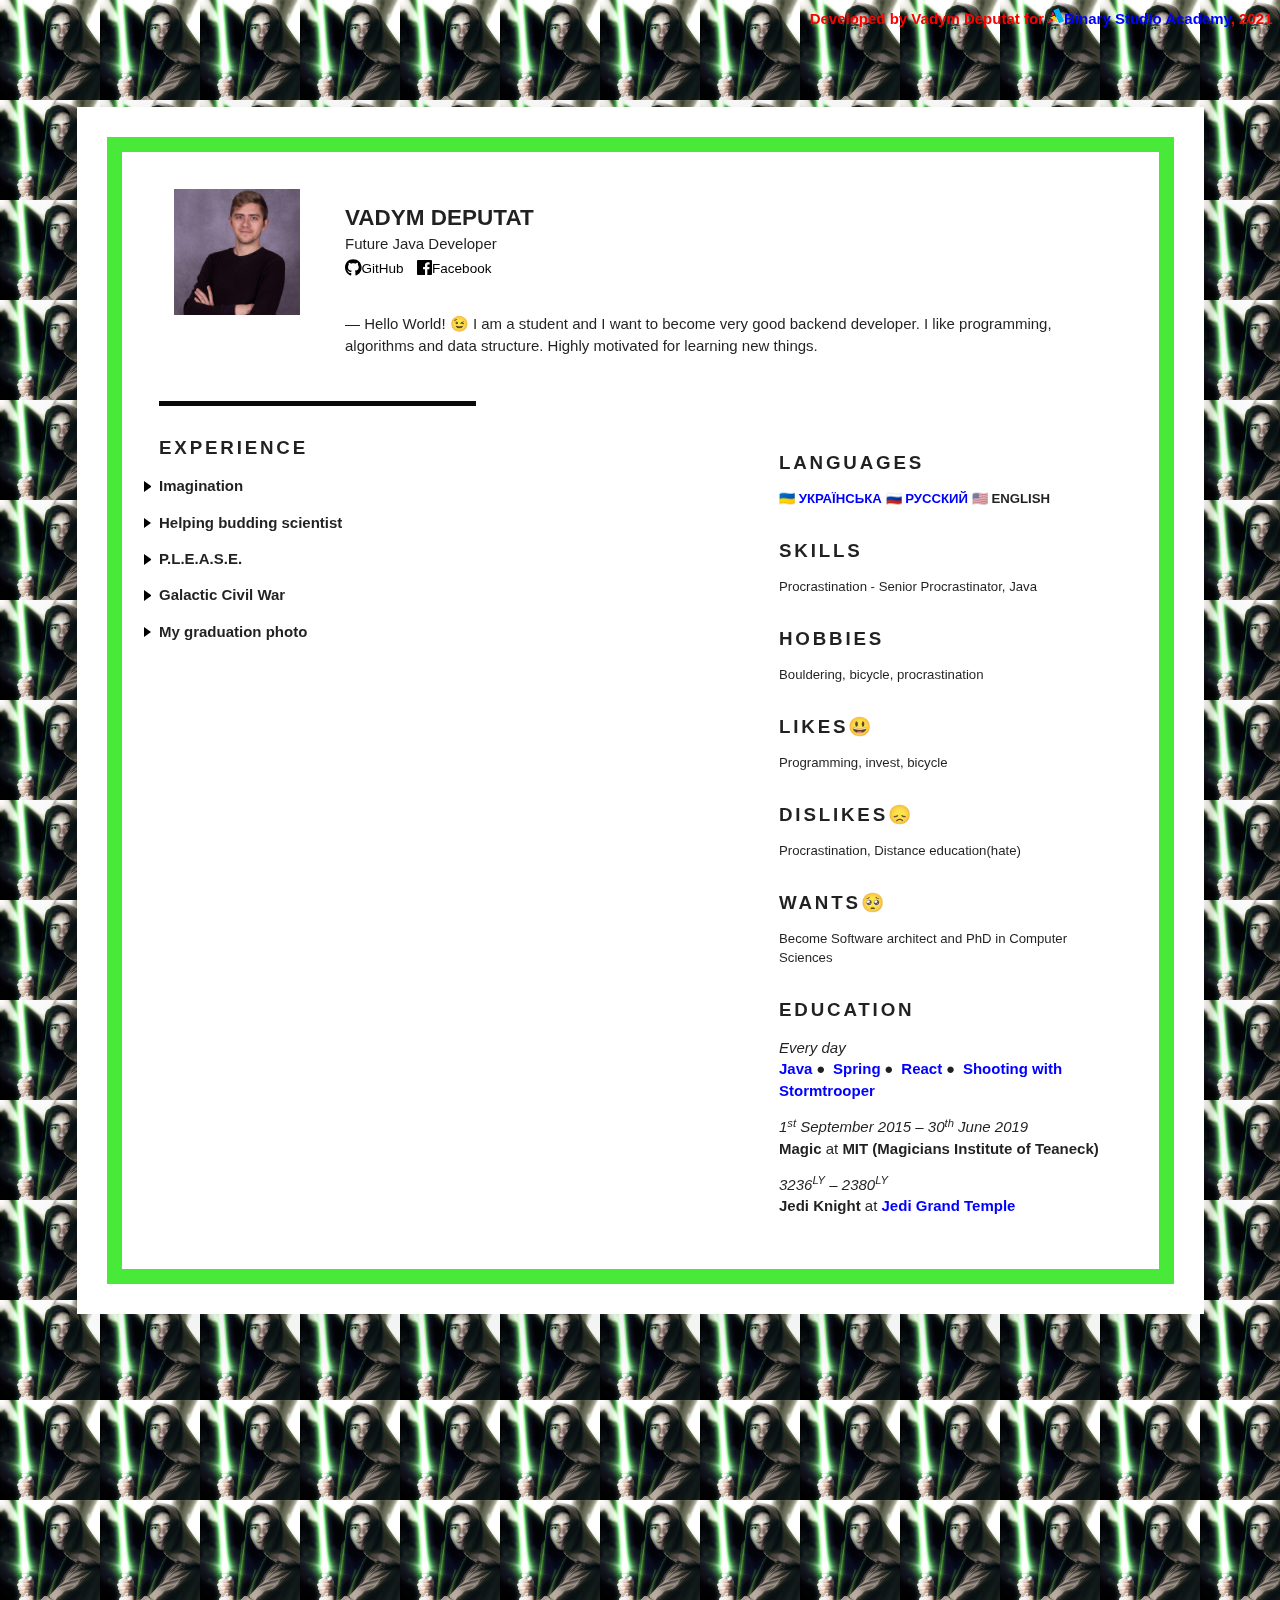
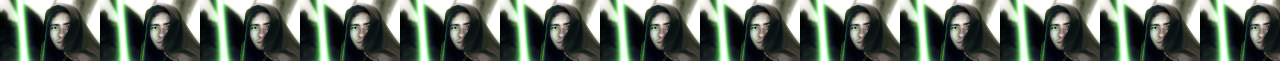
==== commit 8788c4f4: "Add section Languages" ====
--- a/index.html
+++ b/index.html
@@ -124,6 +124,14 @@
               </div>
               <div class="six wide column">
                 <section>
+                  <h3>Languages</h3>
+                  <p class="tags small">
+                    <a href="/uk-ua" hreflang="uk" rel="alternate" class="language" lang="uk">&#x1f1fa;&#x1f1e6; <span>УКРАЇНСЬКА</span></a> 
+                    <a href="/ru-ru" hreflang="ru" rel="alternate" class="language" lang="ru">&#x1f1f7;&#x1f1fa; <span>РУССКИЙ</span></a>
+                    <span class="language" lang="en">&#x1f1fa;&#x1f1f8; ENGLISH</span></p>
+                </section>
+
+                <section>
                   <h3>Skills</h3>
                   <p class="tags small">Procrastination - Senior Procrastinator,
                   <span class="nowrap">Java</span></p>
--- a/base.css
+++ b/base.css
@@ -15,7 +15,7 @@
     -webkit-text-size-adjust: 100%;
     text-size-adjust: 100%;
     box-sizing: border-box;
-    background-image: url(./assets/images/VJedi.jpg);
+    background-image: url('./assets/images/VJedi.jpg');
     background-repeat: repeat;
     
   }
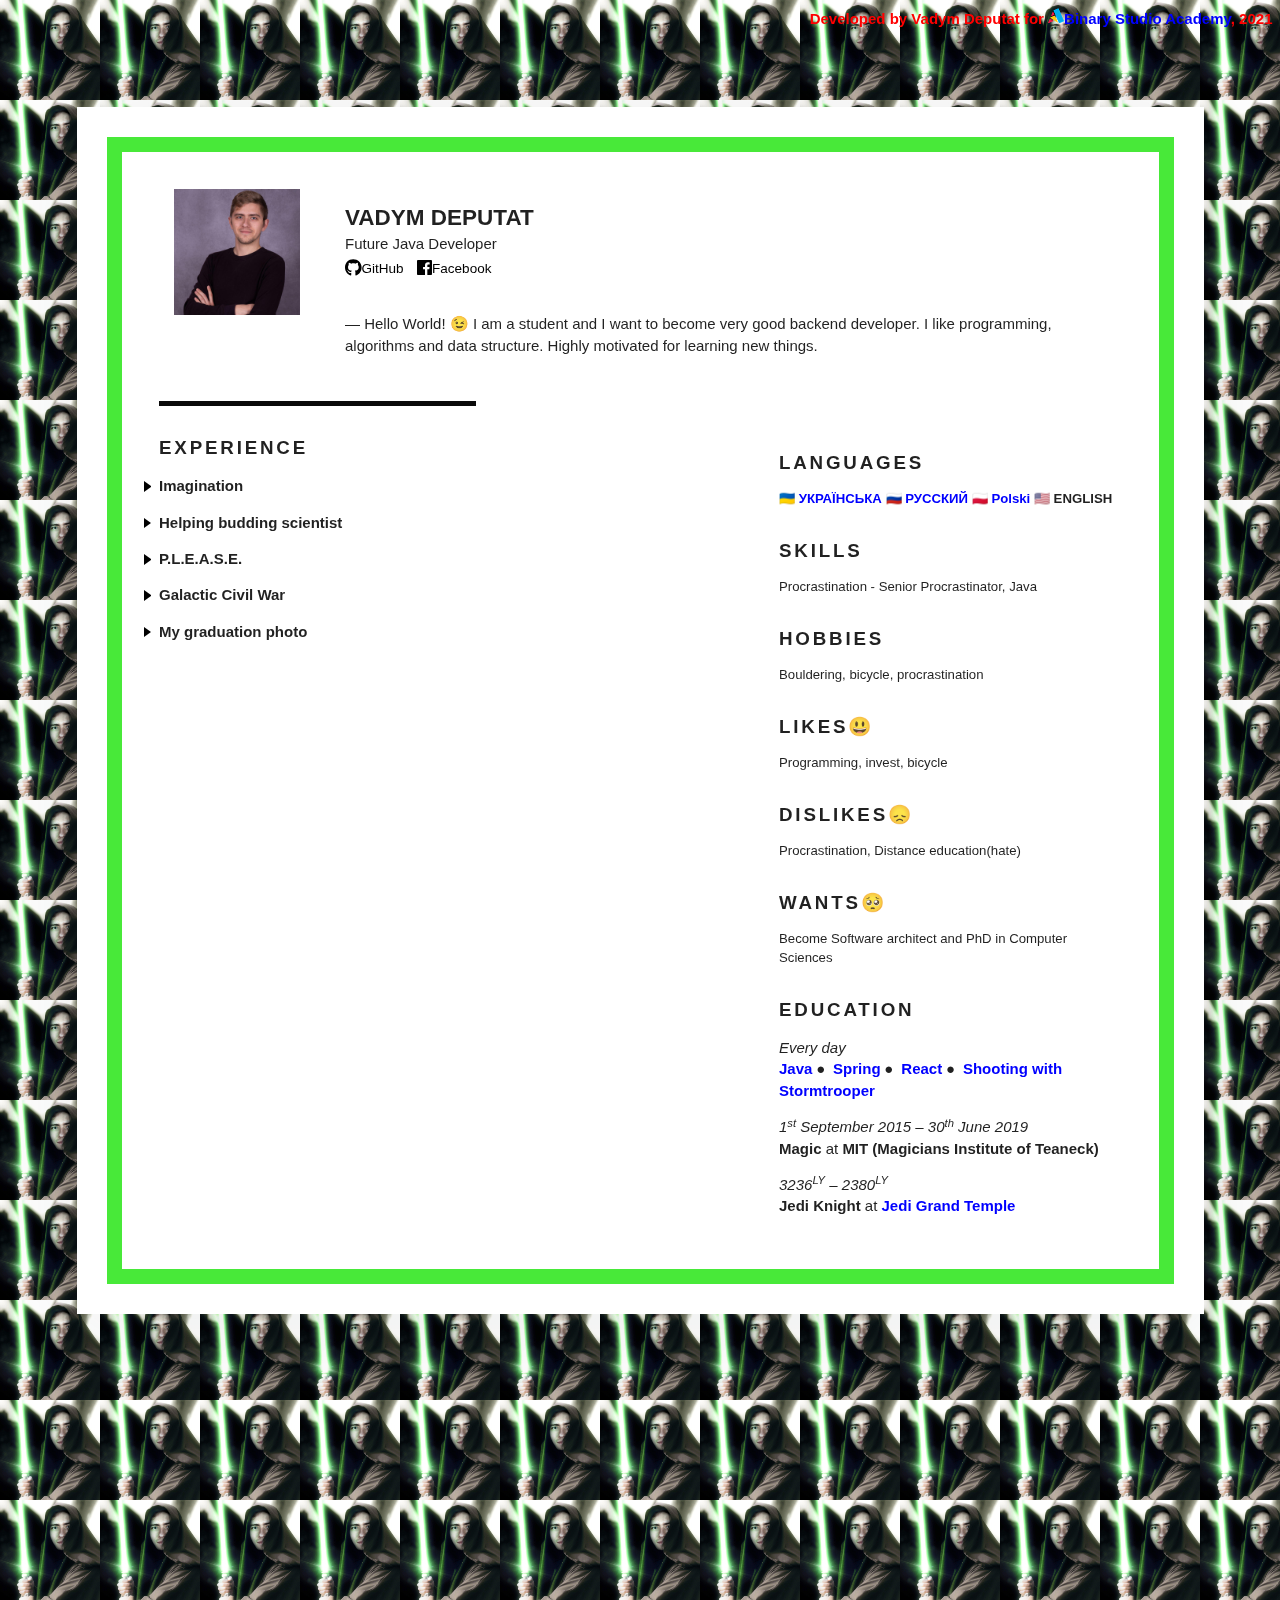
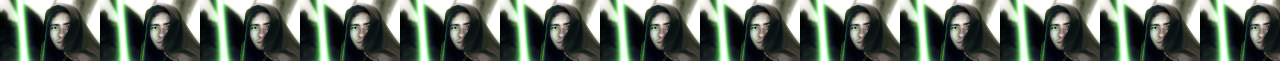
==== commit 9dacfa62: "Add Polish" ====
--- a/index.html
+++ b/index.html
@@ -1,4 +1,5 @@
 <!DOCTYPE html>
+<html lang="en" prefix="og: https://ogp.me/ns#"></html>
 <html>
   <head>
     <meta charset="UTF-8" />
@@ -126,8 +127,9 @@
                 <section>
                   <h3>Languages</h3>
                   <p class="tags small">
-                    <a href="/uk-ua" hreflang="uk" rel="alternate" class="language" lang="uk">&#x1f1fa;&#x1f1e6; <span>УКРАЇНСЬКА</span></a> 
-                    <a href="/ru-ru" hreflang="ru" rel="alternate" class="language" lang="ru">&#x1f1f7;&#x1f1fa; <span>РУССКИЙ</span></a>
+                    <a href="./uk-ua/index.html" hreflang="uk" rel="alternate" class="language" lang="uk">&#127482;&#127462; <span>УКРАЇНСЬКА</span></a> 
+                    <a href="./ru-ru/index.html" hreflang="ru" rel="alternate" class="language" lang="ru">&#x1f1f7;&#x1f1fa; <span>РУССКИЙ</span></a>
+                    <a href="./pl-pl/index.html" hreflang="pl" rel="alternate" class="language" lang="pl">&#127477&#127473 <span>Polski</span></a>
                     <span class="language" lang="en">&#x1f1fa;&#x1f1f8; ENGLISH</span></p>
                 </section>
 
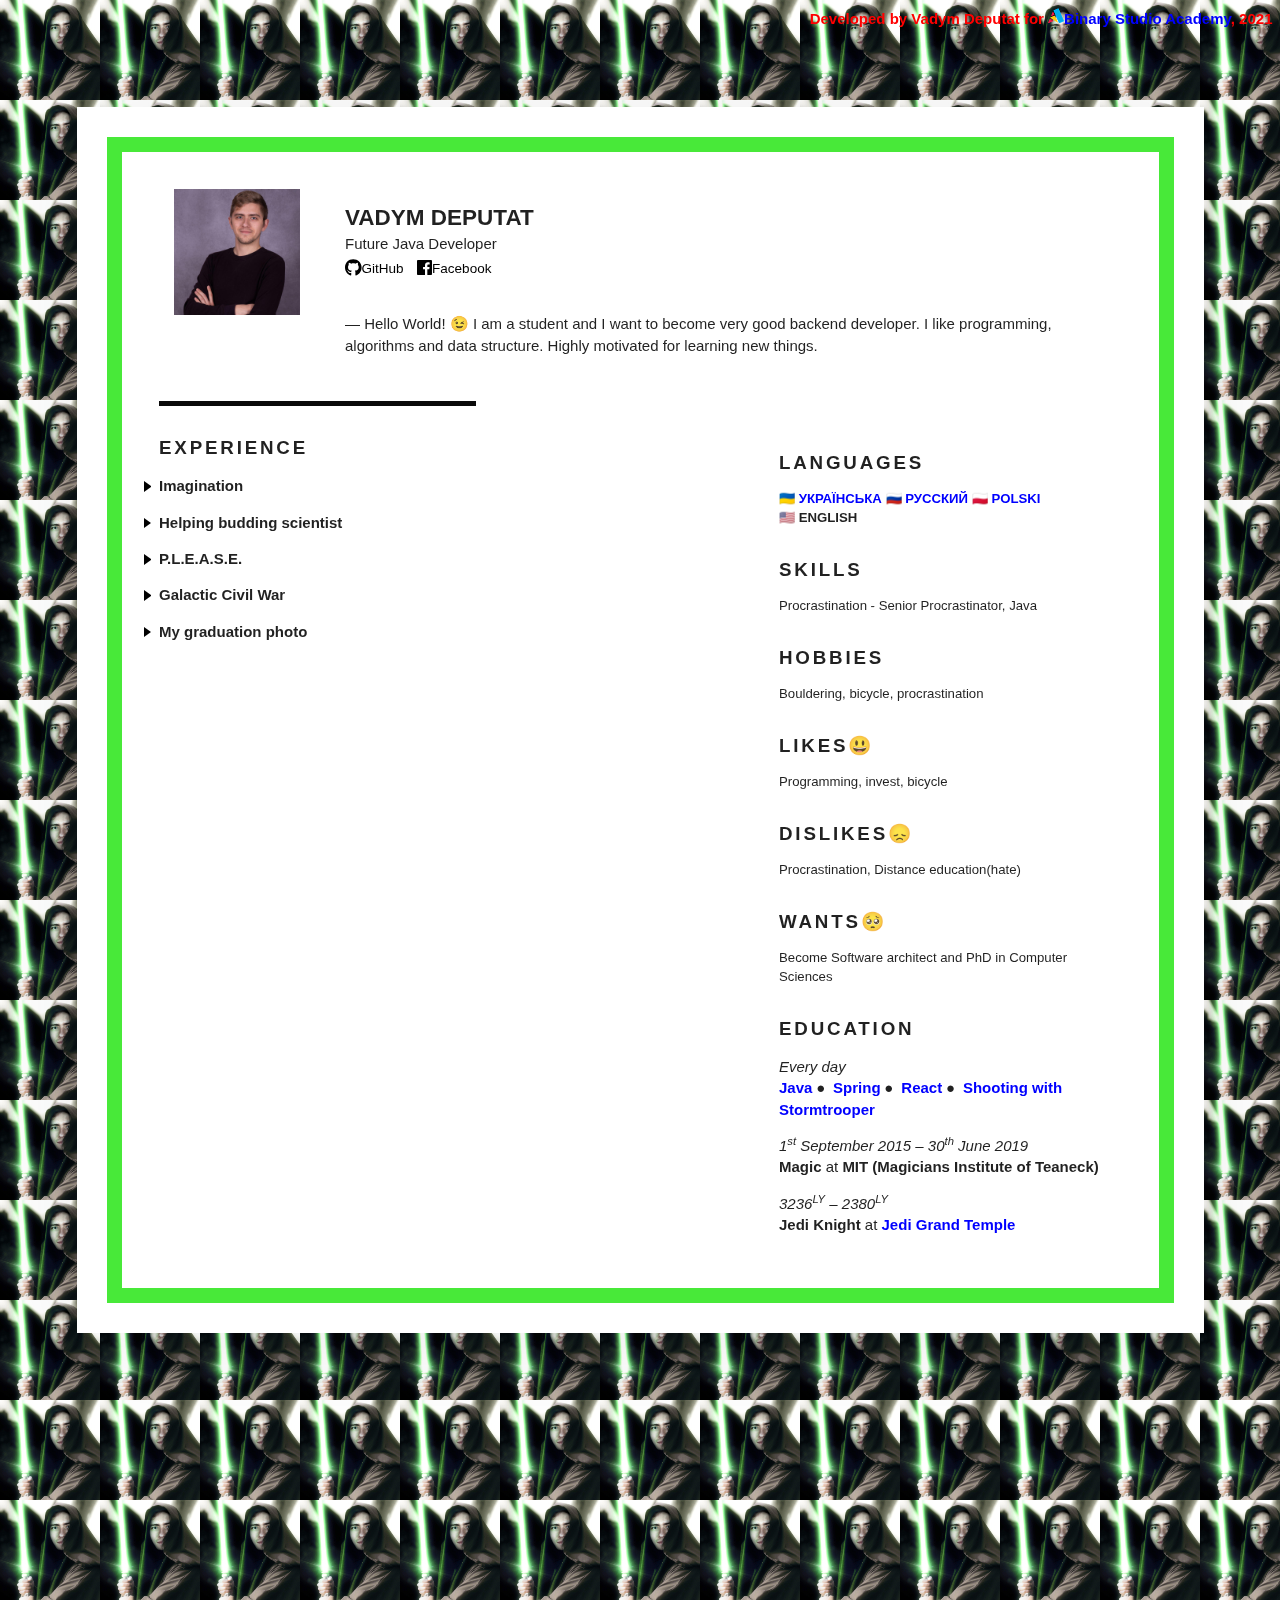
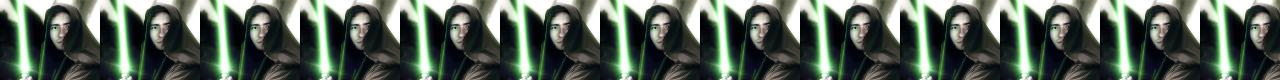
==== commit 0d708833: "Added translation for all languages" ====
--- a/index.html
+++ b/index.html
@@ -1,6 +1,5 @@
 <!DOCTYPE html>
-<html lang="en" prefix="og: https://ogp.me/ns#"></html>
-<html>
+<html lang="en" prefix="og: https://ogp.me/ns#">
   <head>
     <meta charset="UTF-8" />
     
@@ -129,7 +128,7 @@
                   <p class="tags small">
                     <a href="./uk-ua/index.html" hreflang="uk" rel="alternate" class="language" lang="uk">&#127482;&#127462; <span>УКРАЇНСЬКА</span></a> 
                     <a href="./ru-ru/index.html" hreflang="ru" rel="alternate" class="language" lang="ru">&#x1f1f7;&#x1f1fa; <span>РУССКИЙ</span></a>
-                    <a href="./pl-pl/index.html" hreflang="pl" rel="alternate" class="language" lang="pl">&#127477&#127473 <span>Polski</span></a>
+                    <a href="./pl-pl/index.html" hreflang="pl" rel="alternate" class="language" lang="pl">&#127477;&#127473; <span>POLSKI</span></a>
                     <span class="language" lang="en">&#x1f1fa;&#x1f1f8; ENGLISH</span></p>
                 </section>
 
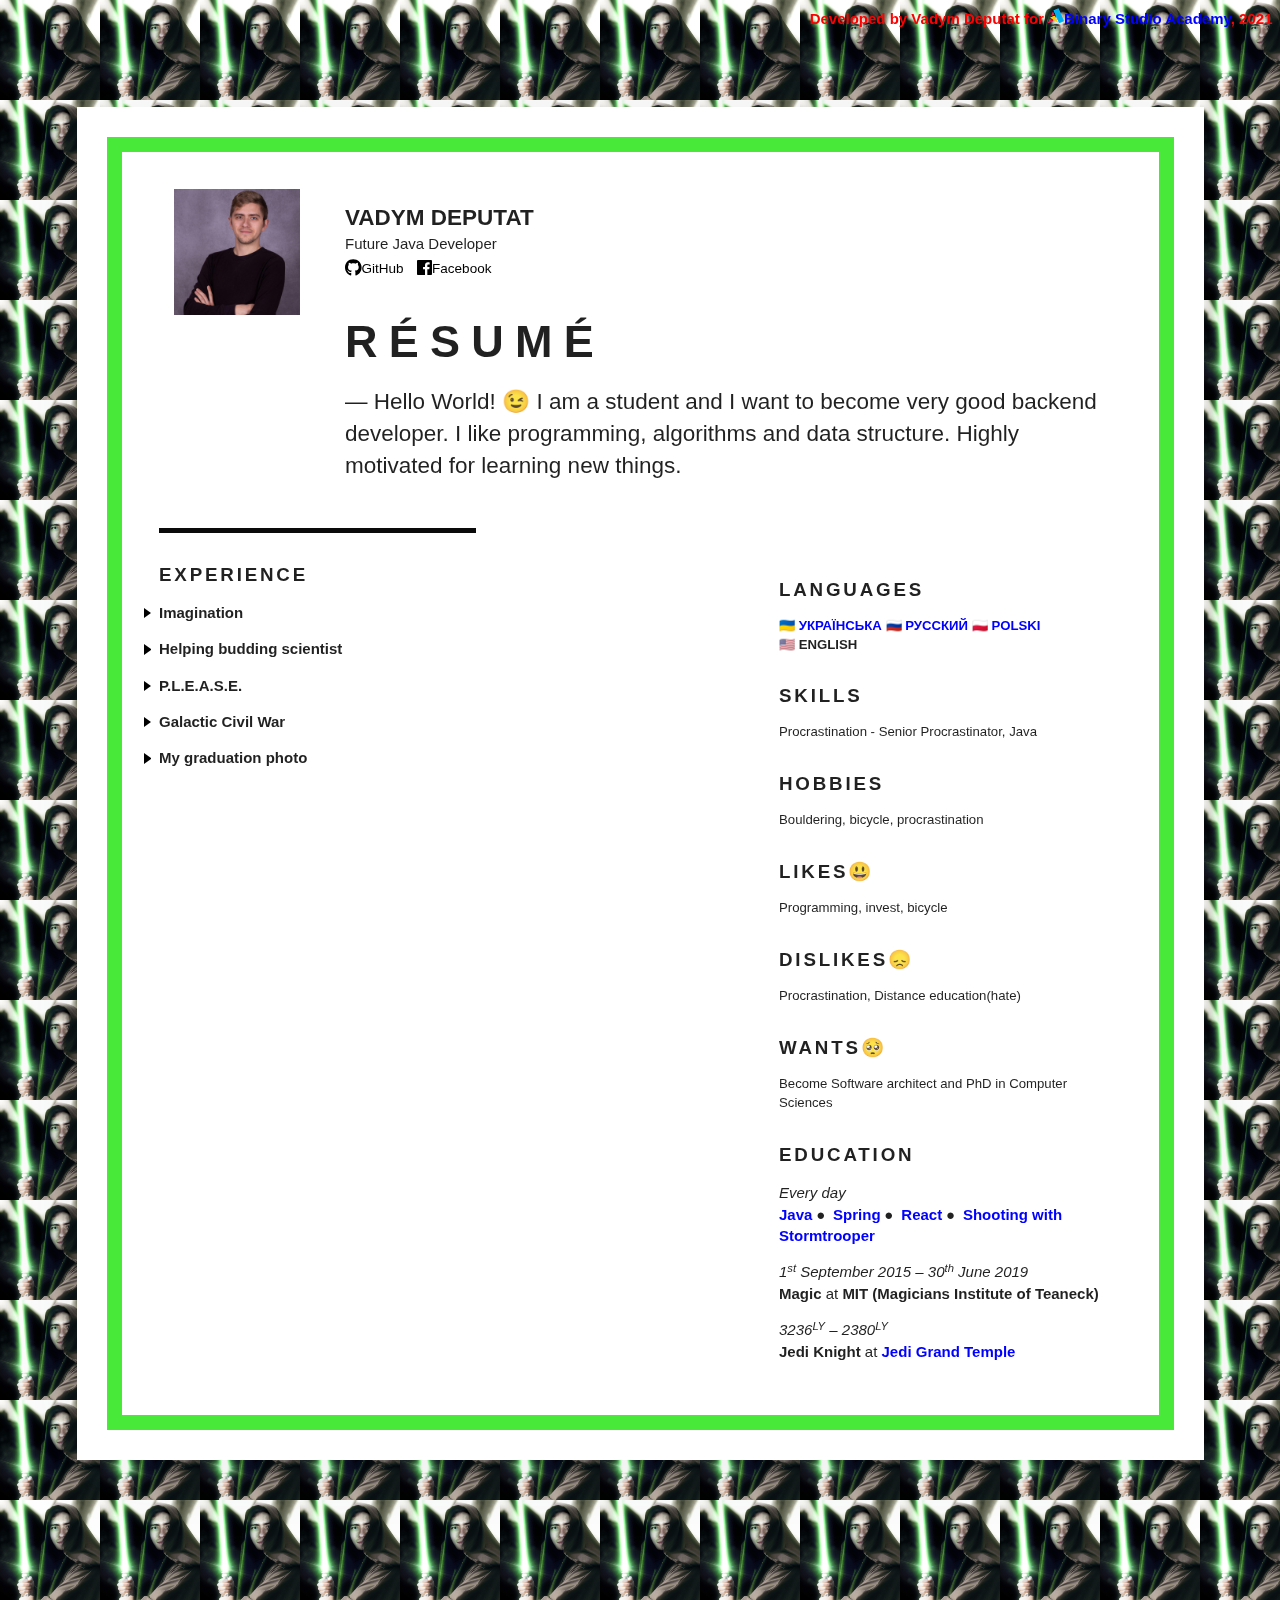
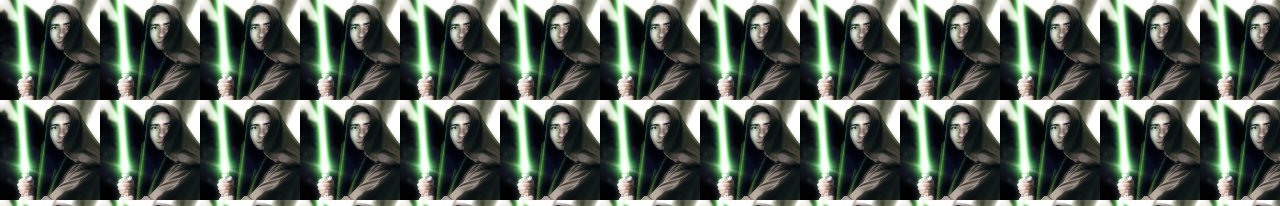
==== commit 6ba48cae: "Add line <h2>Resume<h2>" ====
--- a/index.html
+++ b/index.html
@@ -48,6 +48,7 @@
                     <div class="divider"></div>
                   </div>
                   <div class="sixteen wide column">
+                    <h2>Résumé</h2>
                     <p>&mdash; Hello World! &#x1F609; I am a student and I want to become very good backend developer. I like programming, algorithms and data structure. Highly motivated for learning new things.</p>
                   </div>
                 </div>
